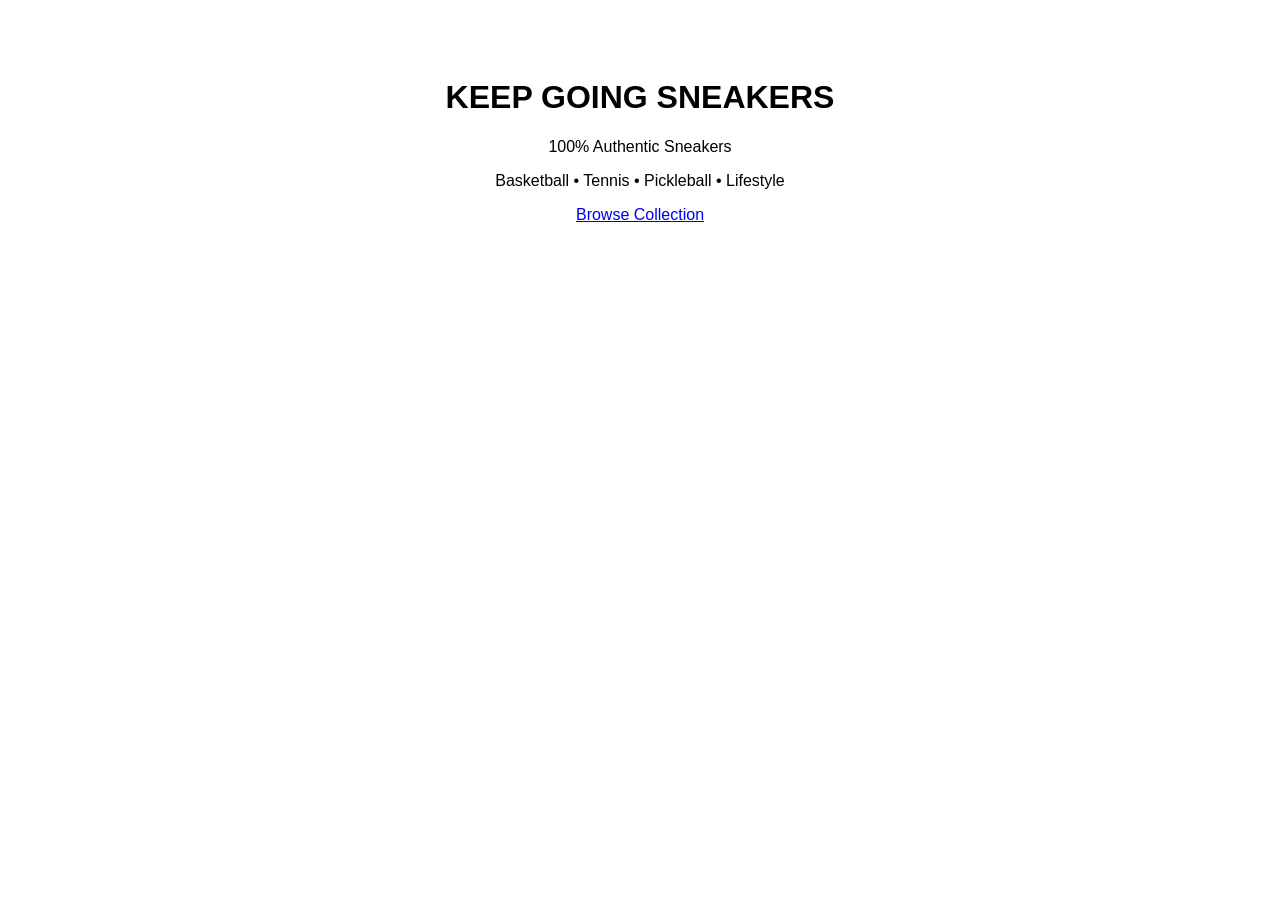
==== index.html @ 72860a48 "Refactor HTML structure and add header section" ====
<!DOCTYPE html>
<html lang="en">

<head>

<meta charset="UTF-8">
<meta name="viewport" content="width=device-width, initial-scale=1.0">

<title>Keep Going Sneakers</title>

<link rel="stylesheet" href="style.css">

</head>

<body>

<header>

    <h1>KEEP GOING SNEAKERS</h1>

    <p>100% Authentic Sneakers</p>

    <p>Basketball • Tennis • Pickleball • Lifestyle</p>

    <a href="products.html" class="button">
        Browse Collection
    </a>

</header>

</body>

</html>
---- style.css ----
body{
    font-family:Arial;
    text-align:center;
    padding:50px;
}

h1{
    color:black;
}
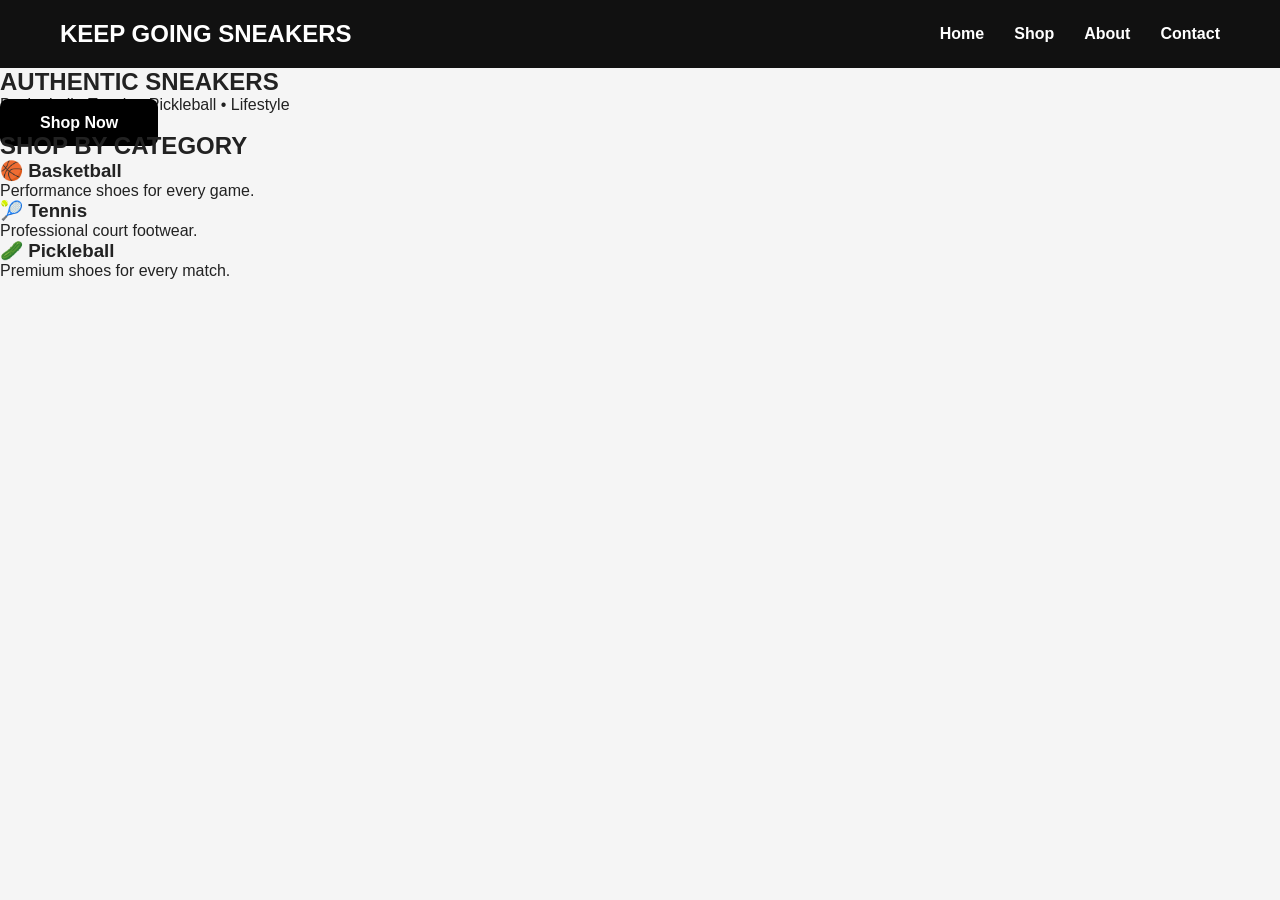
==== commit 2c975819: "Update index.html" ====
--- a/index.html
+++ b/index.html
@@ -14,19 +14,72 @@
 
 <body>
 
-<header>
+<nav>
 
-    <h1>KEEP GOING SNEAKERS</h1>
+    <div class="logo">
+        KEEP GOING SNEAKERS
+    </div>
 
-    <p>100% Authentic Sneakers</p>
+    <ul class="menu">
+        <li><a href="index.html">Home</a></li>
+        <li><a href="products.html">Shop</a></li>
+        <li><a href="about.html">About</a></li>
+        <li><a href="contact.html">Contact</a></li>
+    </ul>
 
-    <p>Basketball • Tennis • Pickleball • Lifestyle</p>
+</nav>
 
-    <a href="products.html" class="button">
-        Browse Collection
-    </a>
+<section class="hero">
 
-</header>
+    <div class="hero-content">
+
+        <h1>AUTHENTIC SNEAKERS</h1>
+
+        <p>
+            Basketball • Tennis • Pickleball • Lifestyle
+        </p>
+
+        <a href="products.html" class="button">
+            Shop Now
+        </a>
+
+    </div>
+
+</section>
+
+<section class="categories">
+
+<h2>SHOP BY CATEGORY</h2>
+
+<div class="cards">
+
+<div class="card">
+
+<h3>🏀 Basketball</h3>
+
+<p>Performance shoes for every game.</p>
+
+</div>
+
+<div class="card">
+
+<h3>🎾 Tennis</h3>
+
+<p>Professional court footwear.</p>
+
+</div>
+
+<div class="card">
+
+<h3>🥒 Pickleball</h3>
+
+<p>Premium shoes for every match.</p>
+
+</div>
+
+</div>
+
+</section>
 
 </body>
 
--- a/style.css
+++ b/style.css
@@ -1,9 +1,126 @@
-body{
-    font-family:Arial;
-    text-align:center;
-    padding:50px;
+*{
+    margin:0;
+    padding:0;
+    box-sizing:border-box;
 }
 
-h1{
-    color:black;
+body{
+
+    font-family:Arial, Helvetica, sans-serif;
+    background:#f5f5f5;
+    color:#222;
+
 }
+
+/* Navigation */
+
+nav{
+
+    background:#111;
+    color:white;
+
+    display:flex;
+
+    justify-content:space-between;
+
+    align-items:center;
+
+    padding:20px 60px;
+
+}
+
+.logo{
+
+    font-size:24px;
+
+    font-weight:bold;
+
+}
+
+.menu{
+
+    display:flex;
+
+    list-style:none;
+
+    gap:30px;
+
+}
+
+.menu a{
+
+    color:white;
+
+    text-decoration:none;
+
+    font-weight:bold;
+
+    transition:.3s;
+
+}
+
+.menu a:hover{
+
+    color:#d4af37;
+
+}
+
+/* Hero */
+
+header{
+
+    height:85vh;
+
+    display:flex;
+
+    flex-direction:column;
+
+    justify-content:center;
+
+    align-items:center;
+
+    text-align:center;
+
+}
+
+header h1{
+
+    font-size:58px;
+
+    margin-bottom:20px;
+
+}
+
+header p{
+
+    font-size:22px;
+
+    margin-bottom:15px;
+
+}
+
+.button{
+
+    margin-top:25px;
+
+    background:black;
+
+    color:white;
+
+    padding:15px 40px;
+
+    border-radius:8px;
+
+    text-decoration:none;
+
+    font-weight:bold;
+
+    transition:.3s;
+
+}
+
+.button:hover{
+
+    background:#444;
+
+}
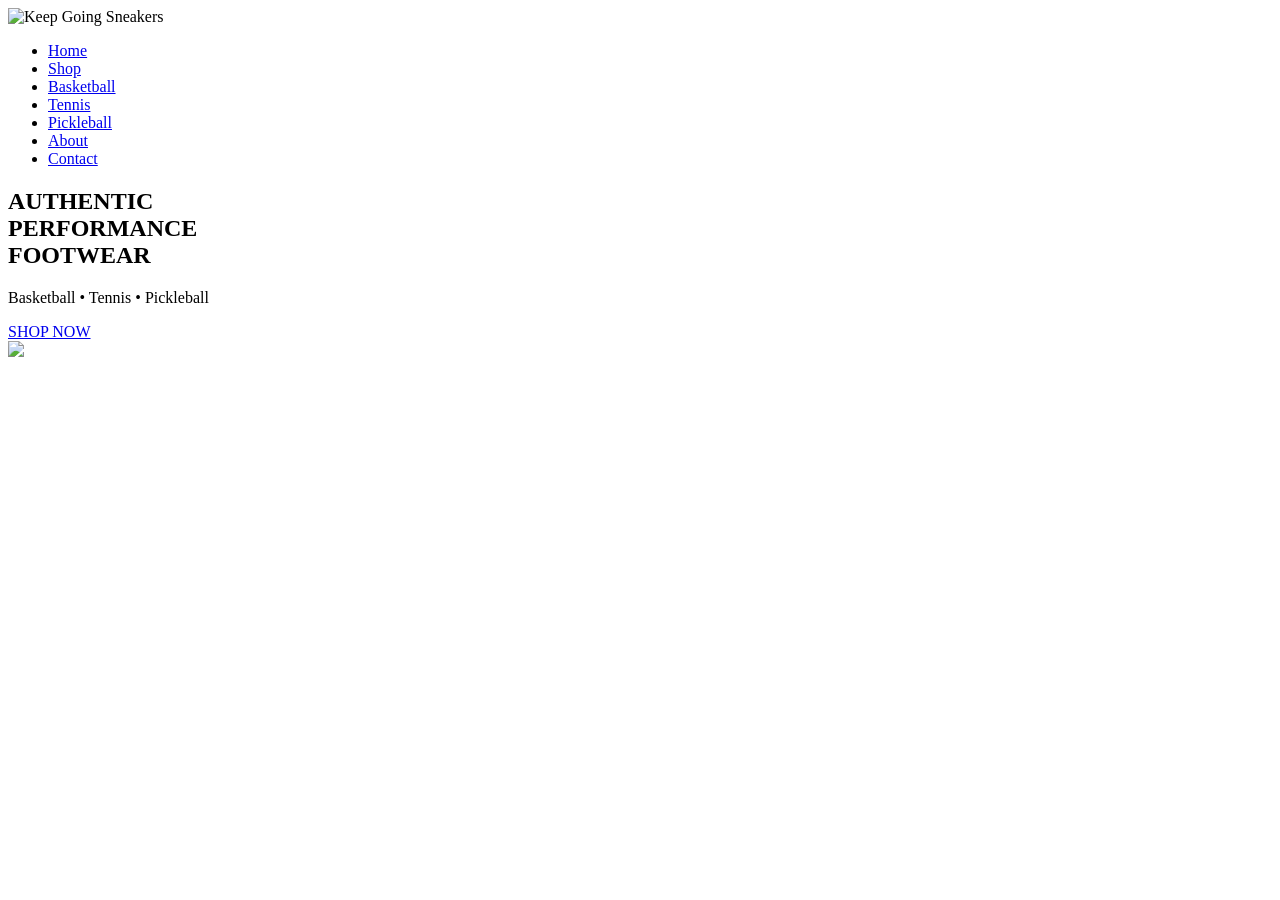
==== commit d5281ced: "Update index.html" ====
--- a/index.html
+++ b/index.html
@@ -1,86 +1,67 @@
-<!DOCTYPE html>
-<html lang="en">
-
-<head>
-
-<meta charset="UTF-8">
-<meta name="viewport" content="width=device-width, initial-scale=1.0">
-
-<title>Keep Going Sneakers</title>
-
-<link rel="stylesheet" href="style.css">
-
-</head>
-
 <body>
 
 <nav>
 
     <div class="logo">
-        KEEP GOING SNEAKERS
+
+        <img src="images/logo.png" alt="Keep Going Sneakers">
+
     </div>
 
-    <ul class="menu">
-        <li><a href="index.html">Home</a></li>
+    <ul>
+
+        <li><a href="#">Home</a></li>
+
         <li><a href="products.html">Shop</a></li>
+
+        <li><a href="#">Basketball</a></li>
+
+        <li><a href="#">Tennis</a></li>
+
+        <li><a href="#">Pickleball</a></li>
+
         <li><a href="about.html">About</a></li>
+
         <li><a href="contact.html">Contact</a></li>
+
     </ul>
 
 </nav>
 
 <section class="hero">
 
-    <div class="hero-content">
+    <div class="hero-text">
 
-        <h1>AUTHENTIC SNEAKERS</h1>
+        <h1>
+
+        AUTHENTIC<br>
+
+        PERFORMANCE<br>
+
+        FOOTWEAR
+
+        </h1>
 
         <p>
-            Basketball • Tennis • Pickleball • Lifestyle
+
+        Basketball • Tennis • Pickleball
+
         </p>
 
-        <a href="products.html" class="button">
-            Shop Now
+        <a href="products.html" class="shop-btn">
+
+        SHOP NOW
+
         </a>
+
+    </div>
+
+    <div class="hero-image">
+
+        <img src="images/hero.png">
 
     </div>
 
 </section>
 
-<section class="categories">
-
-<h2>SHOP BY CATEGORY</h2>
-
-<div class="cards">
-
-<div class="card">
-
-<h3>🏀 Basketball</h3>
-
-<p>Performance shoes for every game.</p>
-
-</div>
-
-<div class="card">
-
-<h3>🎾 Tennis</h3>
-
-<p>Professional court footwear.</p>
-
-</div>
-
-<div class="card">
-
-<h3>🥒 Pickleball</h3>
-
-<p>Premium shoes for every match.</p>
-
-</div>
-
-</div>
-
-</section>
-
 </body>
-
-</html>
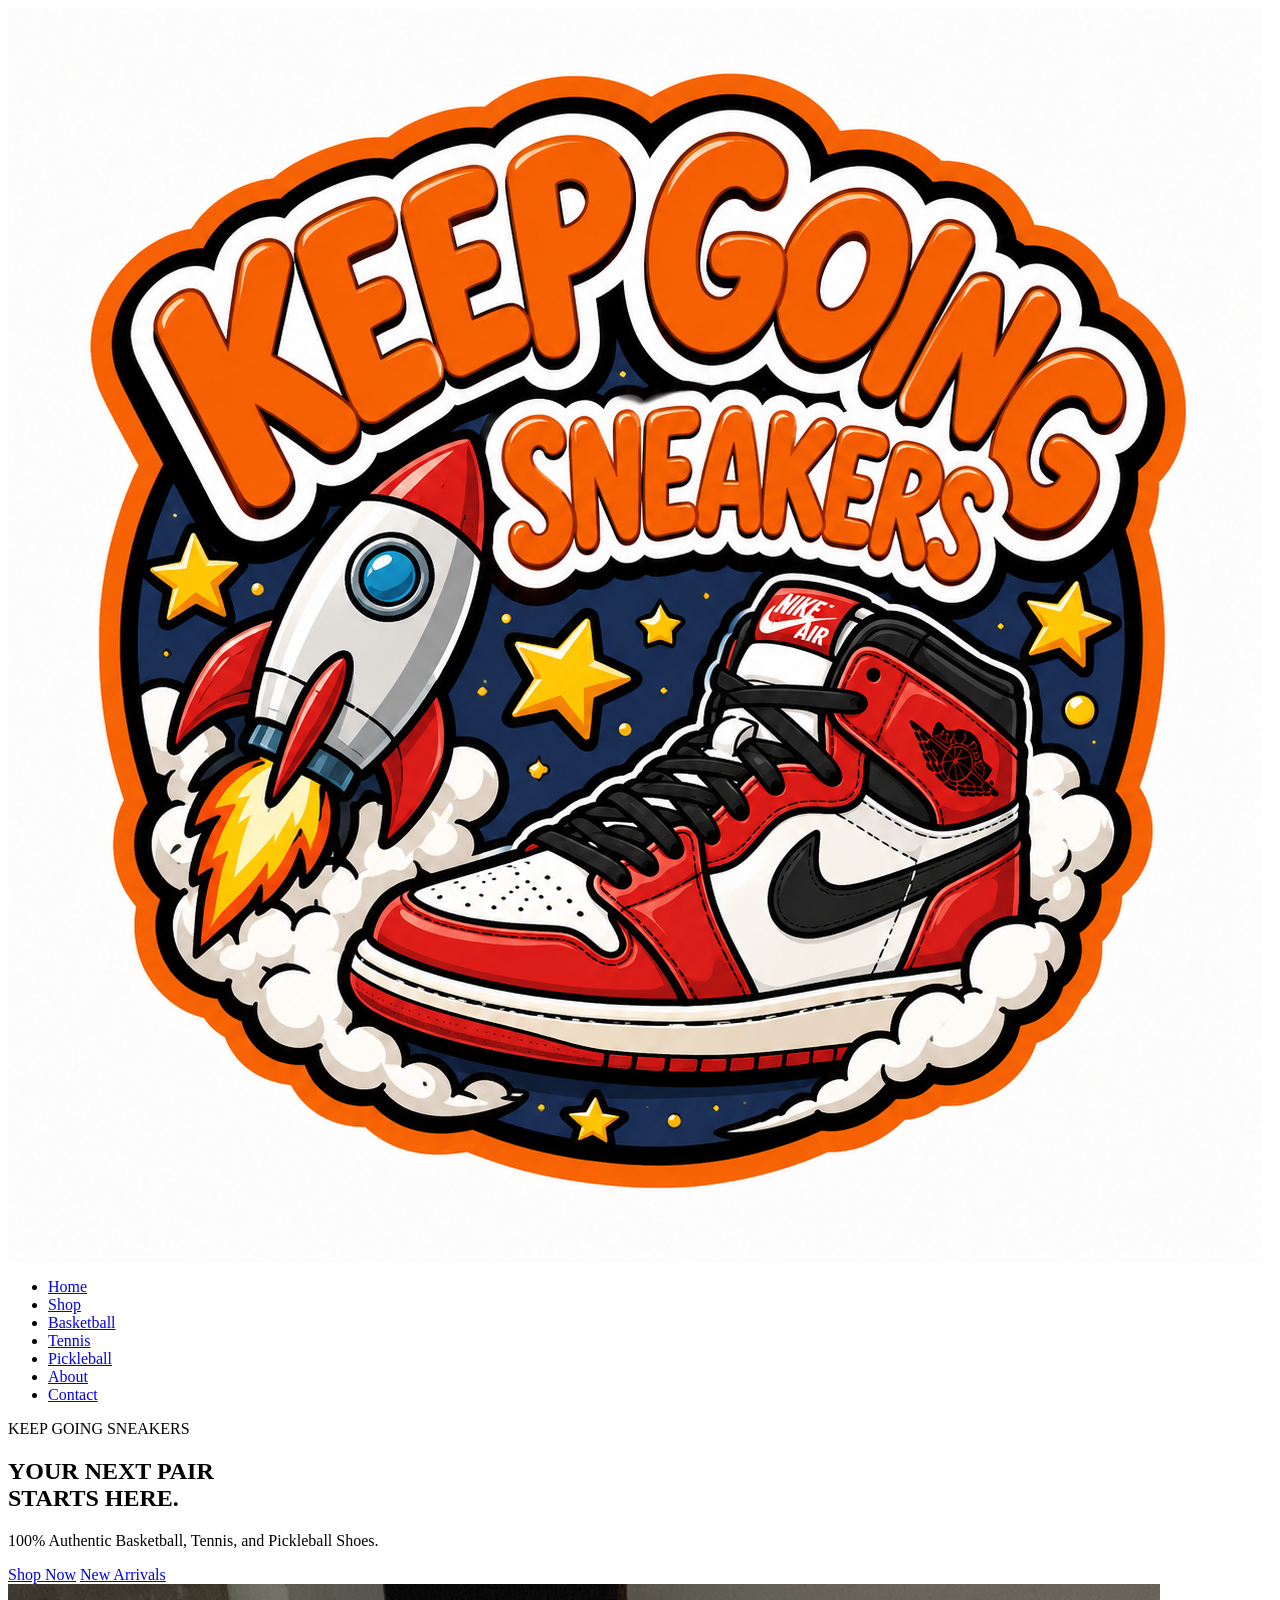
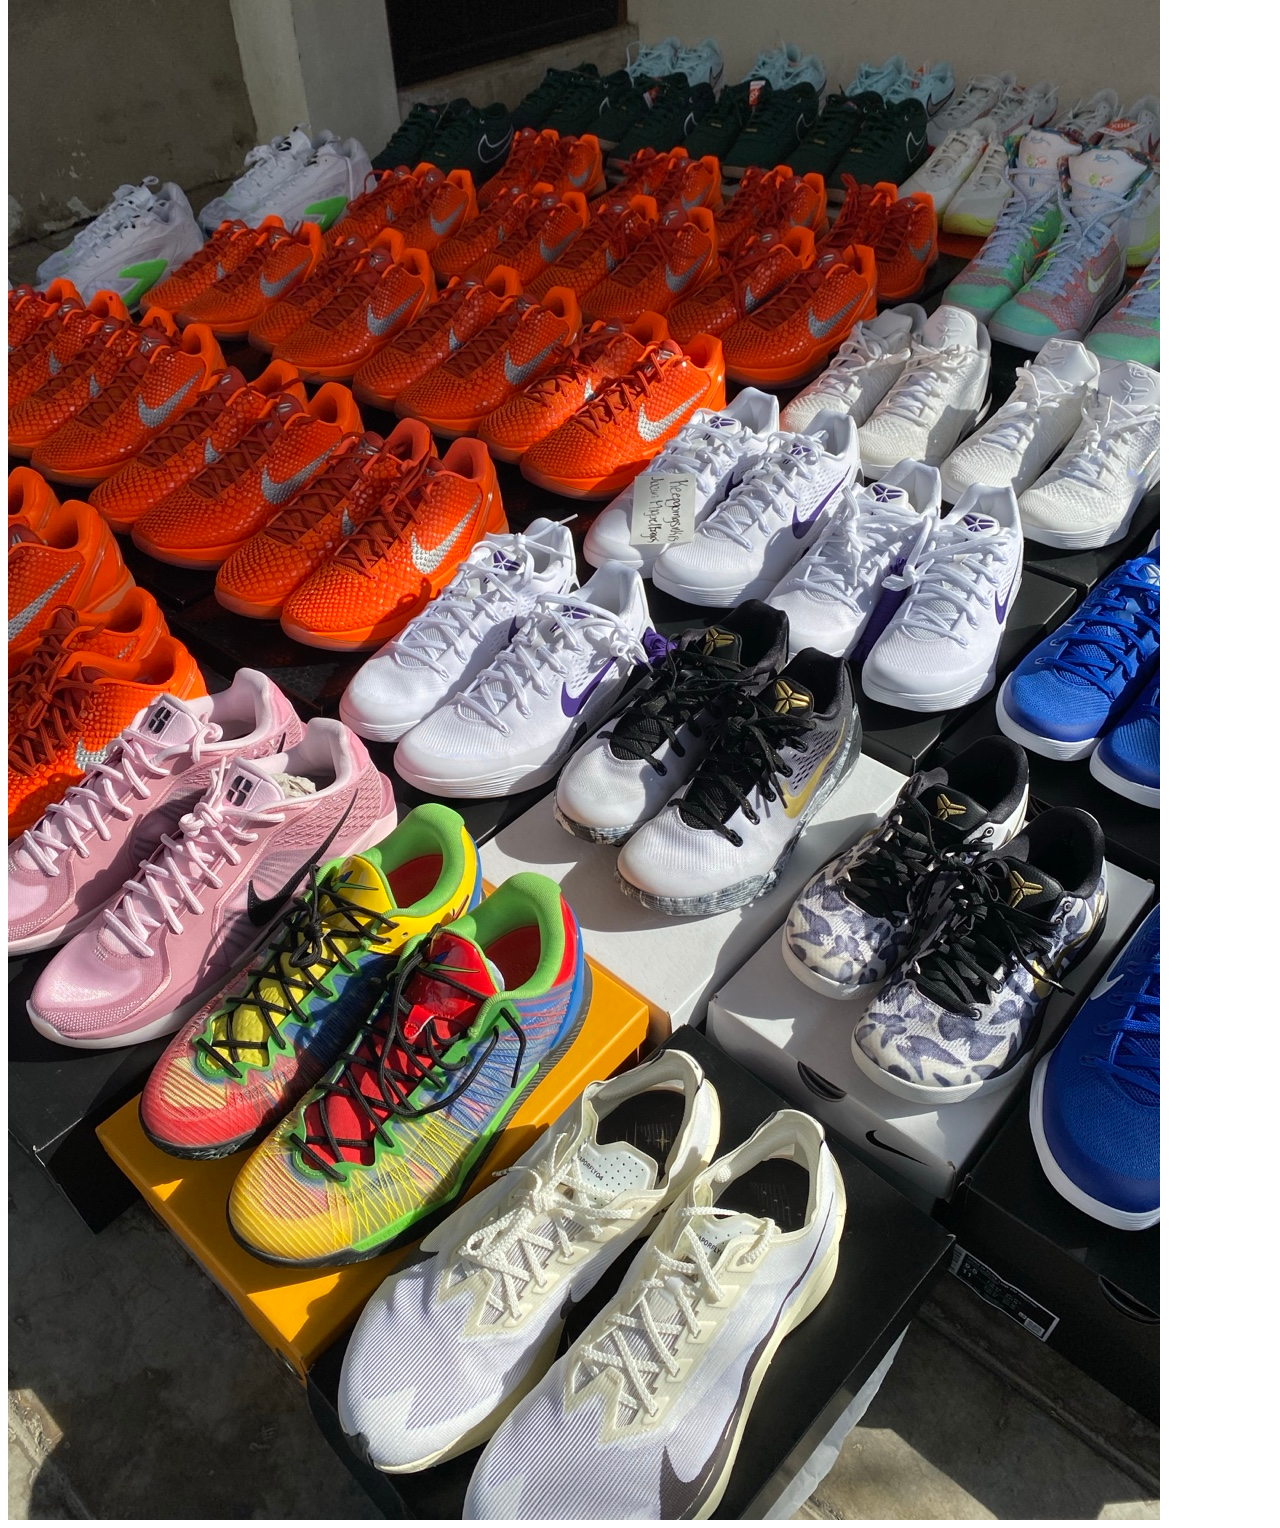
==== commit f61d8e36: "Update index.html" ====
--- a/index.html
+++ b/index.html
@@ -3,12 +3,10 @@
 <nav>
 
     <div class="logo">
-
         <img src="images/logo.png" alt="Keep Going Sneakers">
-
     </div>
 
-    <ul>
+    <ul class="menu">
 
         <li><a href="#">Home</a></li>
 
@@ -28,40 +26,52 @@
 
 </nav>
 
+
 <section class="hero">
 
-    <div class="hero-text">
+<div class="hero-text">
 
-        <h1>
+<p class="tag">KEEP GOING SNEAKERS</p>
 
-        AUTHENTIC<br>
+<h1>
 
-        PERFORMANCE<br>
+YOUR NEXT PAIR<br>
 
-        FOOTWEAR
+STARTS HERE.
 
-        </h1>
+</h1>
 
-        <p>
+<p class="description">
 
-        Basketball • Tennis • Pickleball
+100% Authentic Basketball, Tennis,
+and Pickleball Shoes.
 
-        </p>
+</p>
 
-        <a href="products.html" class="shop-btn">
+<div class="buttons">
 
-        SHOP NOW
+<a href="products.html" class="shop">
 
-        </a>
+Shop Now</a>
 
-    </div>
+<a href="#featured" class="learn">
 
-    <div class="hero-image">
+New Arrivals</a>
 
-        <img src="images/hero.png">
+</div>
 
-    </div>
+</div>
+
+
+<div class="hero-image">
+
+<img src="images/hero.png" alt="Featured Shoe">
+
+</div>
 
 </section>
 
+
+<section id="featured"></section>
+
 </body>
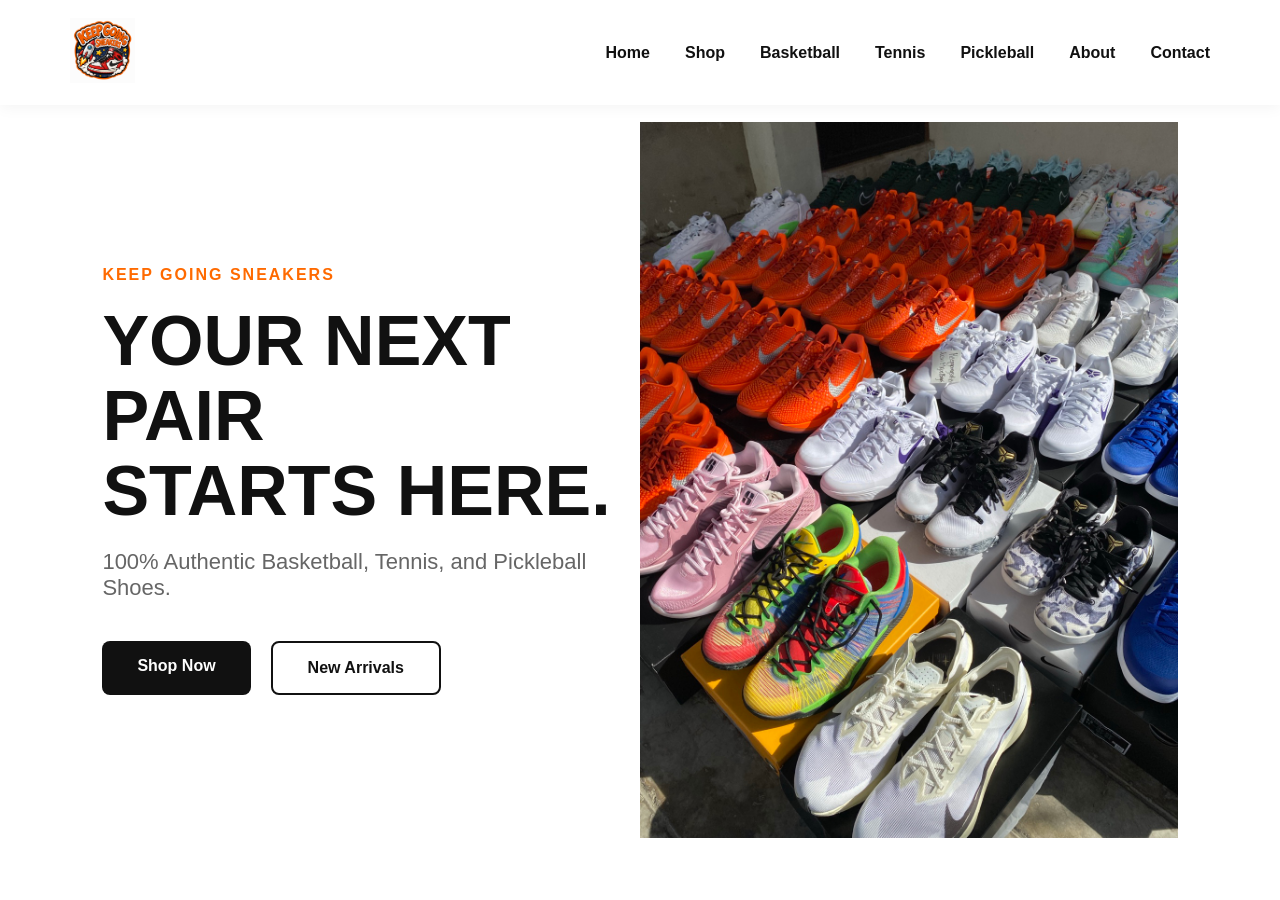
==== commit 639b61ca: "Update index.html" ====
--- a/index.html
+++ b/index.html
@@ -1,3 +1,15 @@
+<!DOCTYPE html>
+<html lang="en">
+
+<head>
+    <meta charset="UTF-8">
+    <meta name="viewport" content="width=device-width, initial-scale=1.0">
+
+    <title>Keep Going Sneakers</title>
+
+    <link rel="stylesheet" href="style.css">
+</head>
+
 <body>
 
 <nav>
@@ -7,71 +19,55 @@
     </div>
 
     <ul class="menu">
-
         <li><a href="#">Home</a></li>
-
         <li><a href="products.html">Shop</a></li>
-
         <li><a href="#">Basketball</a></li>
-
         <li><a href="#">Tennis</a></li>
-
         <li><a href="#">Pickleball</a></li>
-
         <li><a href="about.html">About</a></li>
-
         <li><a href="contact.html">Contact</a></li>
-
     </ul>
 
 </nav>
 
-
 <section class="hero">
 
-<div class="hero-text">
+    <div class="hero-text">
 
-<p class="tag">KEEP GOING SNEAKERS</p>
+        <p class="tag">KEEP GOING SNEAKERS</p>
 
-<h1>
+        <h1>
+            YOUR NEXT PAIR<br>
+            STARTS HERE.
+        </h1>
 
-YOUR NEXT PAIR<br>
+        <p class="description">
+            100% Authentic Basketball, Tennis,
+            and Pickleball Shoes.
+        </p>
 
-STARTS HERE.
+        <div class="buttons">
 
-</h1>
+            <a href="products.html" class="shop">
+                Shop Now
+            </a>
 
-<p class="description">
+            <a href="#featured" class="learn">
+                New Arrivals
+            </a>
 
-100% Authentic Basketball, Tennis,
-and Pickleball Shoes.
+        </div>
 
-</p>
+    </div>
 
-<div class="buttons">
-
-<a href="products.html" class="shop">
-
-Shop Now</a>
-
-<a href="#featured" class="learn">
-
-New Arrivals</a>
-
-</div>
-
-</div>
-
-
-<div class="hero-image">
-
-<img src="images/hero.png" alt="Featured Shoe">
-
-</div>
+    <div class="hero-image">
+        <img src="images/hero.png" alt="Featured Shoe">
+    </div>
 
 </section>
-
 
 <section id="featured"></section>
 
 </body>
+
+</html>
--- a/style.css
+++ b/style.css
@@ -0,0 +1,254 @@
+*{
+    margin:0;
+    padding:0;
+    box-sizing:border-box;
+}
+
+body{
+    font-family:Arial,Helvetica,sans-serif;
+    color:#111;
+    background:white;
+}
+
+/* Navigation */
+
+nav{
+
+    position:fixed;
+
+    top:0;
+
+    left:0;
+
+    width:100%;
+
+    background:white;
+
+    display:flex;
+
+    justify-content:space-between;
+
+    align-items:center;
+
+    padding:18px 70px;
+
+    box-shadow:0 2px 15px rgba(0,0,0,.05);
+
+    z-index:999;
+
+}
+
+.logo img{
+
+    height:65px;
+
+}
+
+.menu{
+
+    display:flex;
+
+    list-style:none;
+
+    gap:35px;
+
+}
+
+.menu a{
+
+    text-decoration:none;
+
+    color:#111;
+
+    font-weight:bold;
+
+    transition:.3s;
+
+}
+
+.menu a:hover{
+
+    color:#ff6a00;
+
+}
+
+
+/* HERO */
+
+.hero{
+
+    min-height:100vh;
+
+    display:flex;
+
+    justify-content:space-between;
+
+    align-items:center;
+
+    padding:120px 8% 60px;
+
+}
+
+.hero-text{
+
+    width:50%;
+
+}
+
+.tag{
+
+    color:#ff6a00;
+
+    font-weight:bold;
+
+    letter-spacing:2px;
+
+}
+
+.hero-text h1{
+
+    font-size:70px;
+
+    line-height:75px;
+
+    margin:20px 0;
+
+}
+
+.description{
+
+    font-size:22px;
+
+    color:#666;
+
+    margin-bottom:40px;
+
+}
+
+.buttons{
+
+    display:flex;
+
+    gap:20px;
+
+}
+
+.shop{
+
+    background:#111;
+
+    color:white;
+
+    text-decoration:none;
+
+    padding:16px 35px;
+
+    border-radius:8px;
+
+    font-weight:bold;
+
+}
+
+.learn{
+
+    border:2px solid #111;
+
+    color:#111;
+
+    text-decoration:none;
+
+    padding:16px 35px;
+
+    border-radius:8px;
+
+    font-weight:bold;
+
+}
+
+.shop:hover{
+
+    background:#ff6a00;
+
+}
+
+.learn:hover{
+
+    background:#111;
+
+    color:white;
+
+}
+
+.hero-image{
+
+    width:50%;
+
+    display:flex;
+
+    justify-content:center;
+
+}
+
+.hero-image img{
+
+    width:100%;
+
+    max-width:650px;
+
+    transition:.5s;
+
+}
+
+.hero-image img:hover{
+
+    transform:rotate(-8deg) scale(1.05);
+
+}
+
+/* Responsive */
+
+@media(max-width:900px){
+
+.hero{
+
+flex-direction:column;
+
+text-align:center;
+
+}
+
+.hero-text{
+
+width:100%;
+
+}
+
+.hero-image{
+
+width:100%;
+
+margin-top:50px;
+
+}
+
+.menu{
+
+display:none;
+
+}
+
+.buttons{
+
+justify-content:center;
+
+}
+
+.hero-text h1{
+
+font-size:50px;
+
+line-height:55px;
+
+}
+
+}
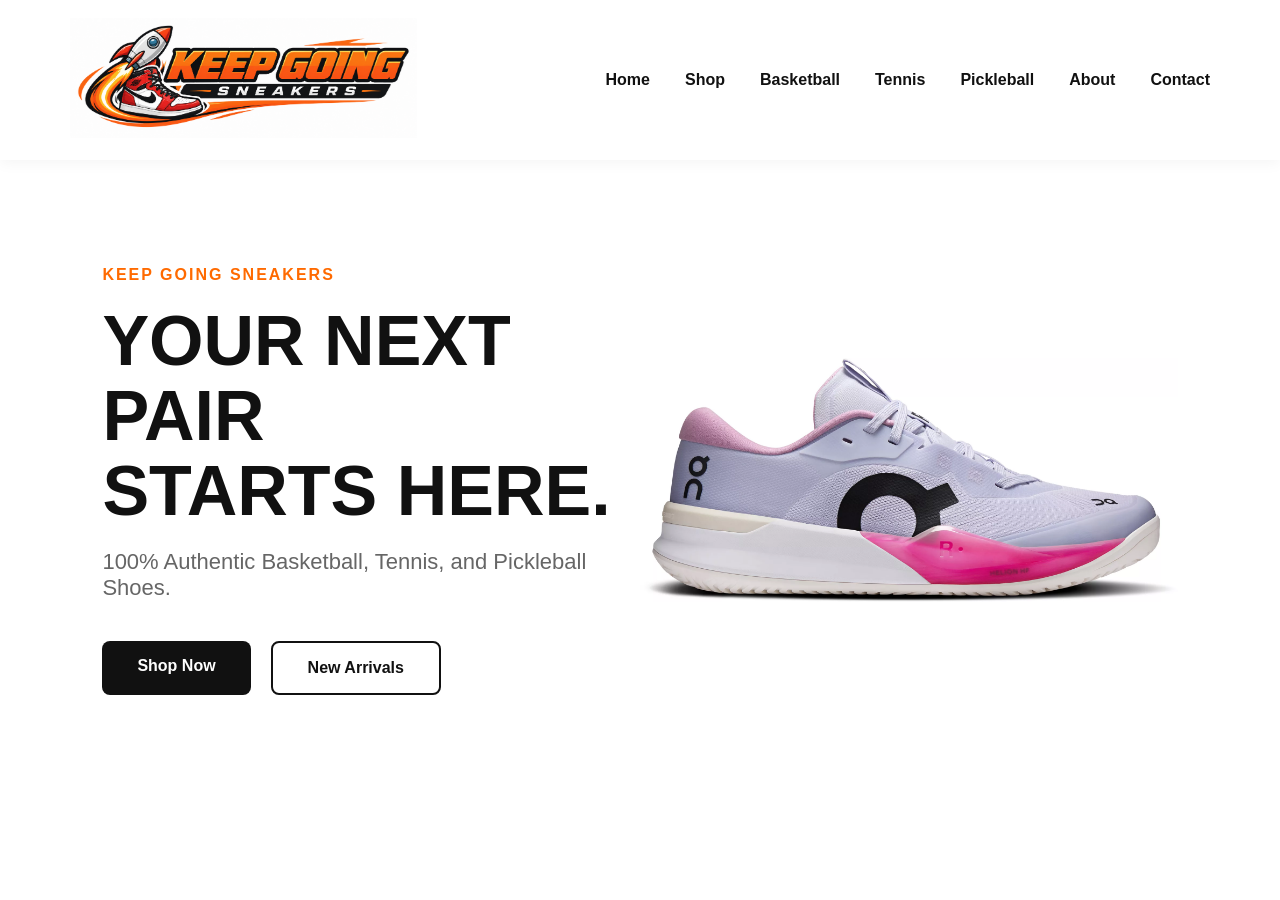
==== commit 16092549: "Update index.html" ====
--- a/index.html
+++ b/index.html
@@ -15,8 +15,10 @@
 <nav>
 
     <div class="logo">
-        <img src="images/logo.png" alt="Keep Going Sneakers">
-    </div>
+    <a href="index.html">
+        <img src="images/header-logo.png" alt="Keep Going Sneakers">
+    </a>
+</div>
 
     <ul class="menu">
         <li><a href="#">Home</a></li>
--- a/style.css
+++ b/style.css
@@ -40,7 +40,7 @@
 
 .logo img{
 
-    height:65px;
+    height:120px;
 
 }
 
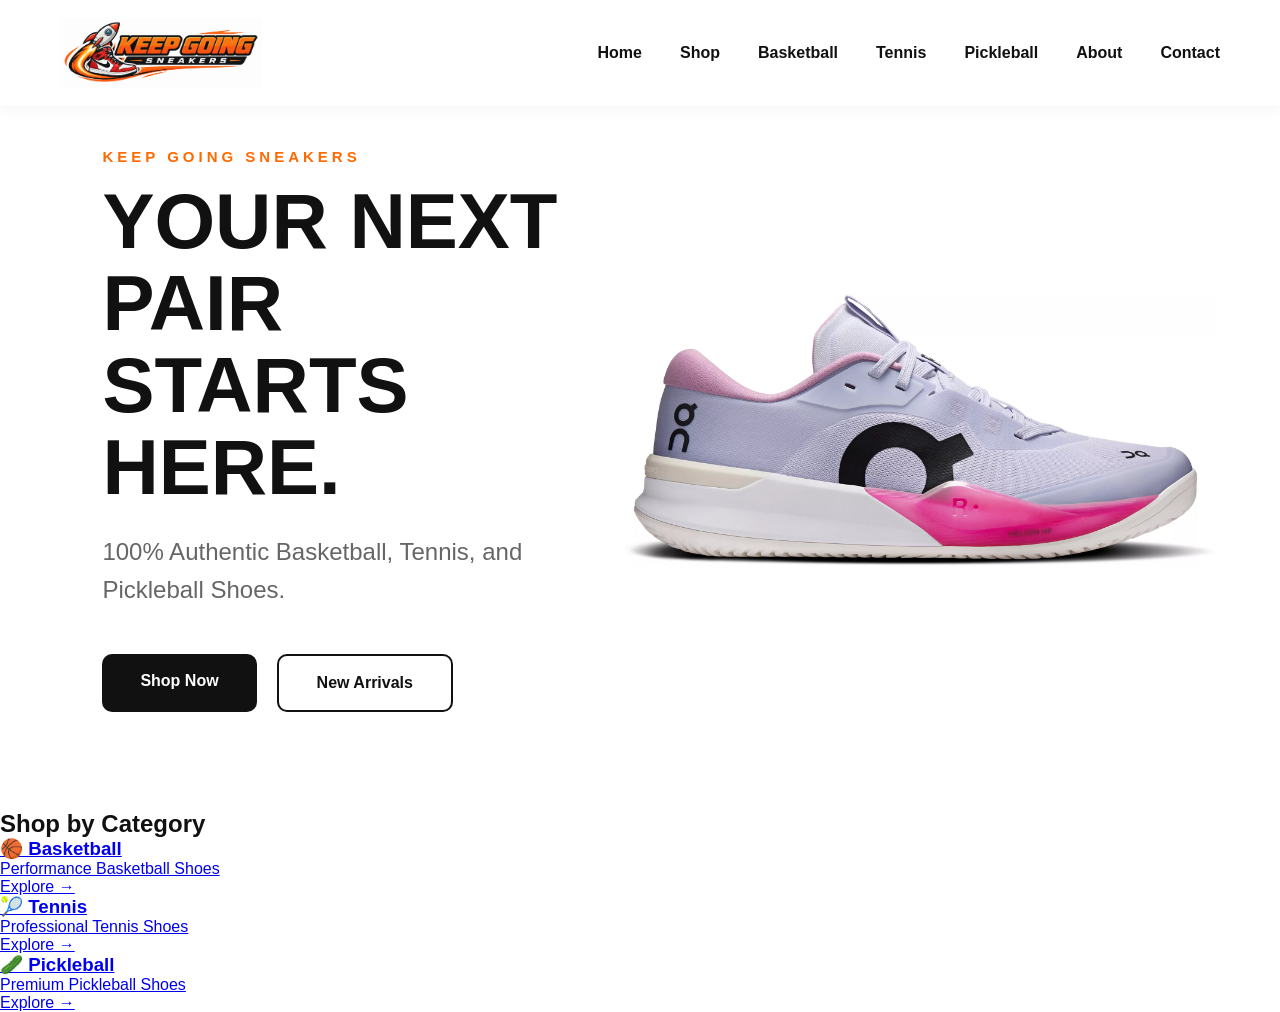
==== commit 5d3a98b2: "Update index.html" ====
--- a/index.html
+++ b/index.html
@@ -68,7 +68,7 @@
 
 </section>
 
-<section id="featured"></section>
+<section class="categories">      <h2>Shop by Category</h2>      <div class="category-grid">          <a href="#" class="category-card">             <h3>🏀 Basketball</h3>             <p>Performance Basketball Shoes</p>             <span>Explore →</span>         </a>          <a href="#" class="category-card">             <h3>🎾 Tennis</h3>             <p>Professional Tennis Shoes</p>             <span>Explore →</span>         </a>          <a href="#" class="category-card">             <h3>🥒 Pickleball</h3>             <p>Premium Pickleball Shoes</p>             <span>Explore →</span>         </a>      </div>  </section>
 
 </body>
 
--- a/style.css
+++ b/style.css
@@ -4,251 +4,272 @@
     box-sizing:border-box;
 }
 
+html{
+    scroll-behavior:smooth;
+}
+
 body{
-    font-family:Arial,Helvetica,sans-serif;
+    font-family:Arial, Helvetica, sans-serif;
     color:#111;
-    background:white;
-}
-
-/* Navigation */
+    background:#fff;
+}
+
+/* ===========================
+   Navigation
+=========================== */
 
 nav{
-
     position:fixed;
-
     top:0;
-
     left:0;
-
     width:100%;
-
-    background:white;
-
-    display:flex;
-
+    background:#fff;
+    display:flex;
     justify-content:space-between;
-
-    align-items:center;
-
-    padding:18px 70px;
-
+    align-items:center;
+    padding:18px 60px;
     box-shadow:0 2px 15px rgba(0,0,0,.05);
-
     z-index:999;
-
+}
+
+.logo{
+    display:flex;
+    align-items:center;
 }
 
 .logo img{
-
-    height:120px;
-
+    height:70px;
+    width:auto;
+    display:block;
+    transition:.3s ease;
+}
+
+.logo img:hover{
+    transform:scale(1.05);
 }
 
 .menu{
-
-    display:flex;
-
+    display:flex;
     list-style:none;
-
-    gap:35px;
-
+    gap:38px;
+}
+
+.menu li{
+    position:relative;
 }
 
 .menu a{
-
     text-decoration:none;
-
     color:#111;
-
+    font-weight:600;
+    transition:.3s;
+    font-size:16px;
+}
+
+.menu a::after{
+    content:"";
+    position:absolute;
+    left:0;
+    bottom:-6px;
+    width:0;
+    height:2px;
+    background:#ff6a00;
+    transition:.3s;
+}
+
+.menu a:hover{
+    color:#ff6a00;
+}
+
+.menu a:hover::after{
+    width:100%;
+}
+
+/* ===========================
+   HERO
+=========================== */
+
+.hero{
+    min-height:90vh;
+    display:flex;
+    justify-content:space-between;
+    align-items:center;
+    padding:110px 8% 60px;
+}
+
+.hero-text{
+    width:48%;
+}
+
+.tag{
+    color:#ff6a00;
+    font-size:15px;
+    font-weight:700;
+    letter-spacing:4px;
+    text-transform:uppercase;
+    margin-bottom:15px;
+}
+
+.hero-text h1{
+    font-size:78px;
+    line-height:82px;
+    margin-bottom:25px;
+}
+
+.description{
+    font-size:24px;
+    color:#666;
+    line-height:38px;
+    margin-bottom:45px;
+}
+
+.buttons{
+    display:flex;
+    gap:20px;
+}
+
+.shop{
+    background:#111;
+    color:white;
+    text-decoration:none;
+    padding:18px 38px;
+    border-radius:10px;
     font-weight:bold;
-
-    transition:.3s;
-
-}
-
-.menu a:hover{
-
-    color:#ff6a00;
-
-}
-
-
-/* HERO */
-
-.hero{
-
-    min-height:100vh;
-
-    display:flex;
-
-    justify-content:space-between;
-
-    align-items:center;
-
-    padding:120px 8% 60px;
-
-}
-
-.hero-text{
-
+    transition:.3s;
+}
+
+.learn{
+    border:2px solid #111;
+    color:#111;
+    text-decoration:none;
+    padding:18px 38px;
+    border-radius:10px;
+    font-weight:bold;
+    transition:.3s;
+}
+
+.shop:hover{
+    background:#ff6a00;
+    transform:translateY(-4px);
+}
+
+.learn:hover{
+    background:#111;
+    color:#fff;
+    transform:translateY(-4px);
+}
+
+.hero-image{
+    width:52%;
+    display:flex;
+    justify-content:center;
+    align-items:center;
+    padding-left:40px;
+}
+
+.hero-image img{
+    width:115%;
+    max-width:780px;
+    transition:.5s ease;
+}
+
+.hero-image img:hover{
+    transform:rotate(-3deg) scale(1.04);
+}
+
+/* ===========================
+   WHY SECTION
+=========================== */
+
+.why{
+    display:flex;
+    align-items:center;
+    justify-content:center;
+    gap:80px;
+    padding:120px 8%;
+}
+
+.why-image{
     width:50%;
-
-}
-
-.tag{
-
-    color:#ff6a00;
-
-    font-weight:bold;
-
-    letter-spacing:2px;
-
-}
-
-.hero-text h1{
-
-    font-size:70px;
-
-    line-height:75px;
-
-    margin:20px 0;
-
-}
-
-.description{
-
+}
+
+.why-image img{
+    width:100%;
+    border-radius:20px;
+    box-shadow:0 20px 40px rgba(0,0,0,.12);
+}
+
+.why-text{
+    width:50%;
+}
+
+.why-text h2{
+    font-size:50px;
+    margin-bottom:30px;
+}
+
+.why-text p{
     font-size:22px;
-
-    color:#666;
-
-    margin-bottom:40px;
-
-}
-
-.buttons{
-
-    display:flex;
-
-    gap:20px;
-
-}
-
-.shop{
-
-    background:#111;
-
-    color:white;
-
-    text-decoration:none;
-
-    padding:16px 35px;
-
-    border-radius:8px;
-
-    font-weight:bold;
-
-}
-
-.learn{
-
-    border:2px solid #111;
-
-    color:#111;
-
-    text-decoration:none;
-
-    padding:16px 35px;
-
-    border-radius:8px;
-
-    font-weight:bold;
-
-}
-
-.shop:hover{
-
-    background:#ff6a00;
-
-}
-
-.learn:hover{
-
-    background:#111;
-
-    color:white;
-
-}
-
-.hero-image{
-
-    width:50%;
-
-    display:flex;
-
-    justify-content:center;
-
-}
-
-.hero-image img{
-
-    width:100%;
-
-    max-width:650px;
-
-    transition:.5s;
-
-}
-
-.hero-image img:hover{
-
-    transform:rotate(-8deg) scale(1.05);
-
-}
-
-/* Responsive */
+    line-height:44px;
+    color:#555;
+}
+
+/* ===========================
+   Responsive
+=========================== */
 
 @media(max-width:900px){
 
-.hero{
-
-flex-direction:column;
-
-text-align:center;
-
-}
-
-.hero-text{
-
-width:100%;
-
-}
-
-.hero-image{
-
-width:100%;
-
-margin-top:50px;
-
-}
-
-.menu{
-
-display:none;
-
-}
-
-.buttons{
-
-justify-content:center;
-
-}
-
-.hero-text h1{
-
-font-size:50px;
-
-line-height:55px;
-
-}
-
-}
+    nav{
+        padding:15px 25px;
+    }
+
+    .menu{
+        display:none;
+    }
+
+    .hero{
+        flex-direction:column;
+        text-align:center;
+        min-height:auto;
+        padding:140px 8% 60px;
+    }
+
+    .hero-text,
+    .hero-image,
+    .why-image,
+    .why-text{
+        width:100%;
+    }
+
+    .hero-text h1{
+        font-size:52px;
+        line-height:58px;
+    }
+
+    .description{
+        font-size:20px;
+        line-height:32px;
+    }
+
+    .buttons{
+        justify-content:center;
+        flex-wrap:wrap;
+    }
+
+    .hero-image{
+        padding-left:0;
+        margin-top:40px;
+    }
+
+    .hero-image img{
+        width:100%;
+        max-width:500px;
+    }
+
+    .why{
+        flex-direction:column;
+        text-align:center;
+        gap:50px;
+    }
+}
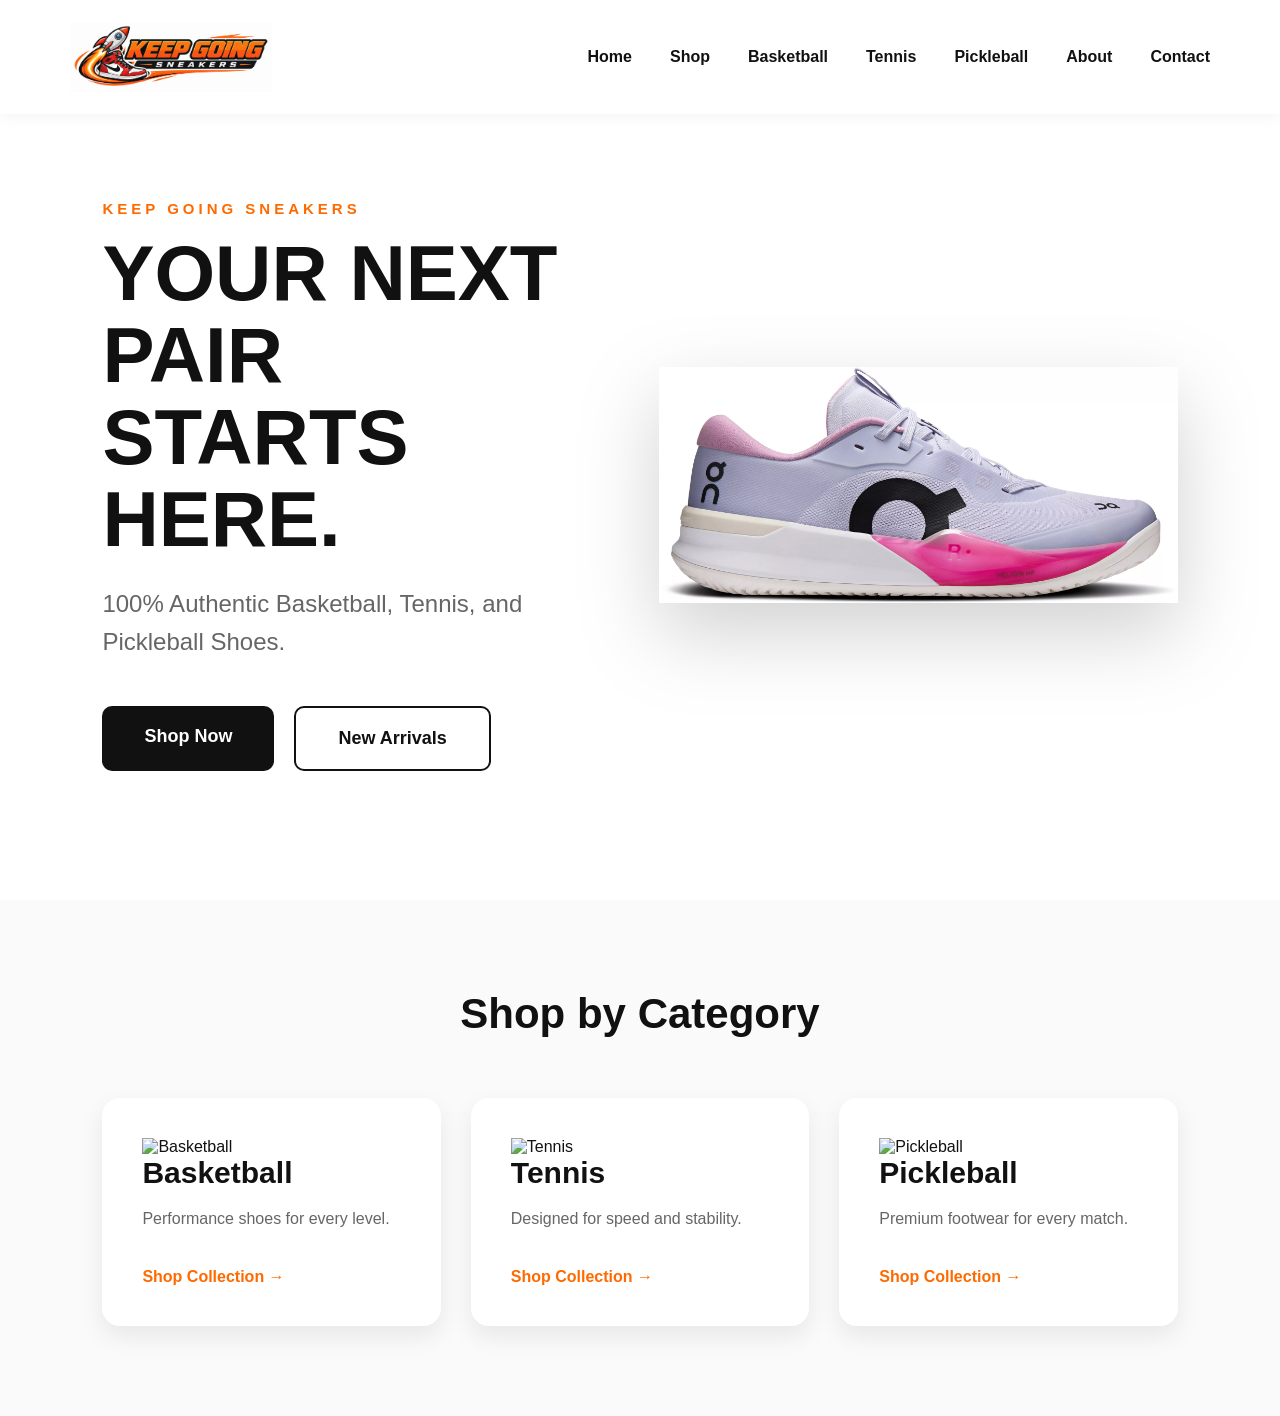
==== commit ad74dc77: "Update index.html" ====
--- a/index.html
+++ b/index.html
@@ -68,7 +68,51 @@
 
 </section>
 
-<section class="categories">      <h2>Shop by Category</h2>      <div class="category-grid">          <a href="#" class="category-card">             <h3>🏀 Basketball</h3>             <p>Performance Basketball Shoes</p>             <span>Explore →</span>         </a>          <a href="#" class="category-card">             <h3>🎾 Tennis</h3>             <p>Professional Tennis Shoes</p>             <span>Explore →</span>         </a>          <a href="#" class="category-card">             <h3>🥒 Pickleball</h3>             <p>Premium Pickleball Shoes</p>             <span>Explore →</span>         </a>      </div>  </section>
+<section class="categories">
+
+    <h2>Shop by Category</h2>
+
+    <div class="category-grid">
+
+        <a href="basketball.html" class="category-card">
+
+            <img src="images/categories/basketball.jpg" alt="Basketball">
+
+            <div class="category-content">
+                <h3>Basketball</h3>
+                <p>Performance shoes for every level.</p>
+                <span>Shop Collection →</span>
+            </div>
+
+        </a>
+
+        <a href="tennis.html" class="category-card">
+
+            <img src="images/categories/tennis.jpg" alt="Tennis">
+
+            <div class="category-content">
+                <h3>Tennis</h3>
+                <p>Designed for speed and stability.</p>
+                <span>Shop Collection →</span>
+            </div>
+
+        </a>
+
+        <a href="pickleball.html" class="category-card">
+
+            <img src="images/categories/pickleball.jpg" alt="Pickleball">
+
+            <div class="category-content">
+                <h3>Pickleball</h3>
+                <p>Premium footwear for every match.</p>
+                <span>Shop Collection →</span>
+            </div>
+
+        </a>
+
+    </div>
+
+</section>
 
 </body>
 
--- a/style.css
+++ b/style.css
@@ -27,7 +27,7 @@
     display:flex;
     justify-content:space-between;
     align-items:center;
-    padding:18px 60px;
+    padding:22px 70px;
     box-shadow:0 2px 15px rgba(0,0,0,.05);
     z-index:999;
 }
@@ -62,8 +62,8 @@
     text-decoration:none;
     color:#111;
     font-weight:600;
-    transition:.3s;
     font-size:16px;
+    transition:.3s;
 }
 
 .menu a::after{
@@ -90,11 +90,11 @@
 =========================== */
 
 .hero{
-    min-height:90vh;
+    min-height:100vh;
     display:flex;
     justify-content:space-between;
     align-items:center;
-    padding:110px 8% 60px;
+    padding:150px 8% 80px;
 }
 
 .hero-text{
@@ -130,9 +130,9 @@
 
 .shop{
     background:#111;
-    color:white;
+    color:#fff;
     text-decoration:none;
-    padding:18px 38px;
+    padding:20px 42px; font-size:18px;
     border-radius:10px;
     font-weight:bold;
     transition:.3s;
@@ -142,7 +142,7 @@
     border:2px solid #111;
     color:#111;
     text-decoration:none;
-    padding:18px 38px;
+    padding:20px 42px; font-size:18px;
     border-radius:10px;
     font-weight:bold;
     transition:.3s;
@@ -168,9 +168,9 @@
 }
 
 .hero-image img{
-    width:115%;
-    max-width:780px;
-    transition:.5s ease;
+    width:100%;
+    max-width:820px;
+    filter:drop-shadow(0 30px 40px rgba(0,0,0,.18));
 }
 
 .hero-image img:hover{
@@ -215,10 +215,62 @@
 }
 
 /* ===========================
+   SHOP BY CATEGORY
+=========================== */
+
+.categories{
+    padding:90px 8%;
+    background:#fafafa;
+}
+
+.categories h2{
+    text-align:center;
+    font-size:42px;
+    margin-bottom:60px;
+}
+
+.category-grid{
+    display:grid;
+    grid-template-columns:repeat(3,1fr);
+    gap:30px;
+}
+
+.category-card{
+    background:#fff;
+    padding:40px;
+    border-radius:18px;
+    text-decoration:none;
+    color:#111;
+    box-shadow:0 10px 25px rgba(0,0,0,.08);
+    transition:.3s;
+}
+
+.category-card:hover{
+    transform:translateY(-10px);
+    box-shadow:0 20px 40px rgba(0,0,0,.12);
+}
+
+.category-card h3{
+    font-size:30px;
+    margin-bottom:15px;
+}
+
+.category-card p{
+    color:#666;
+    margin-bottom:35px;
+    line-height:28px;
+}
+
+.category-card span{
+    color:#ff6a00;
+    font-weight:bold;
+}
+
+/* ===========================
    Responsive
 =========================== */
 
-@media(max-width:900px){
+@media (max-width:900px){
 
     nav{
         padding:15px 25px;
@@ -272,4 +324,9 @@
         text-align:center;
         gap:50px;
     }
-}
+
+    .category-grid{
+        grid-template-columns:1fr;
+    }
+
+}
